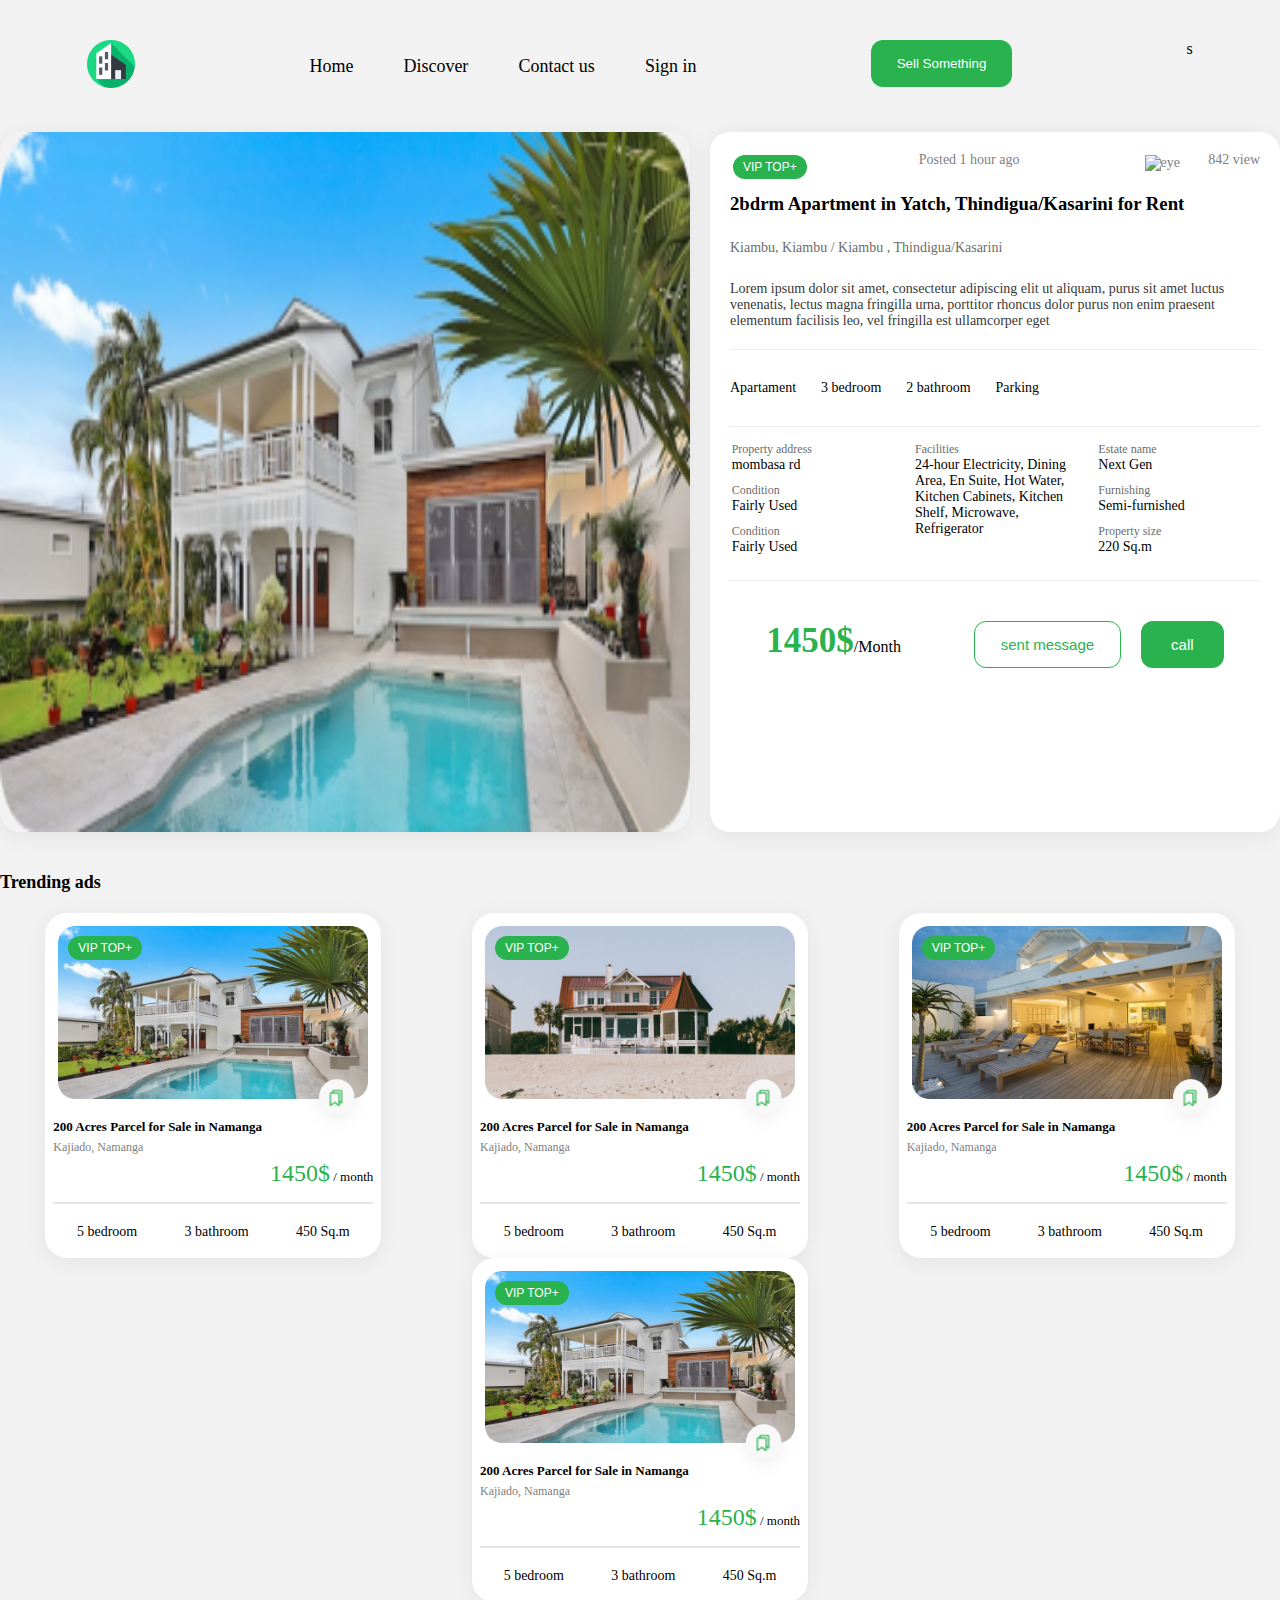
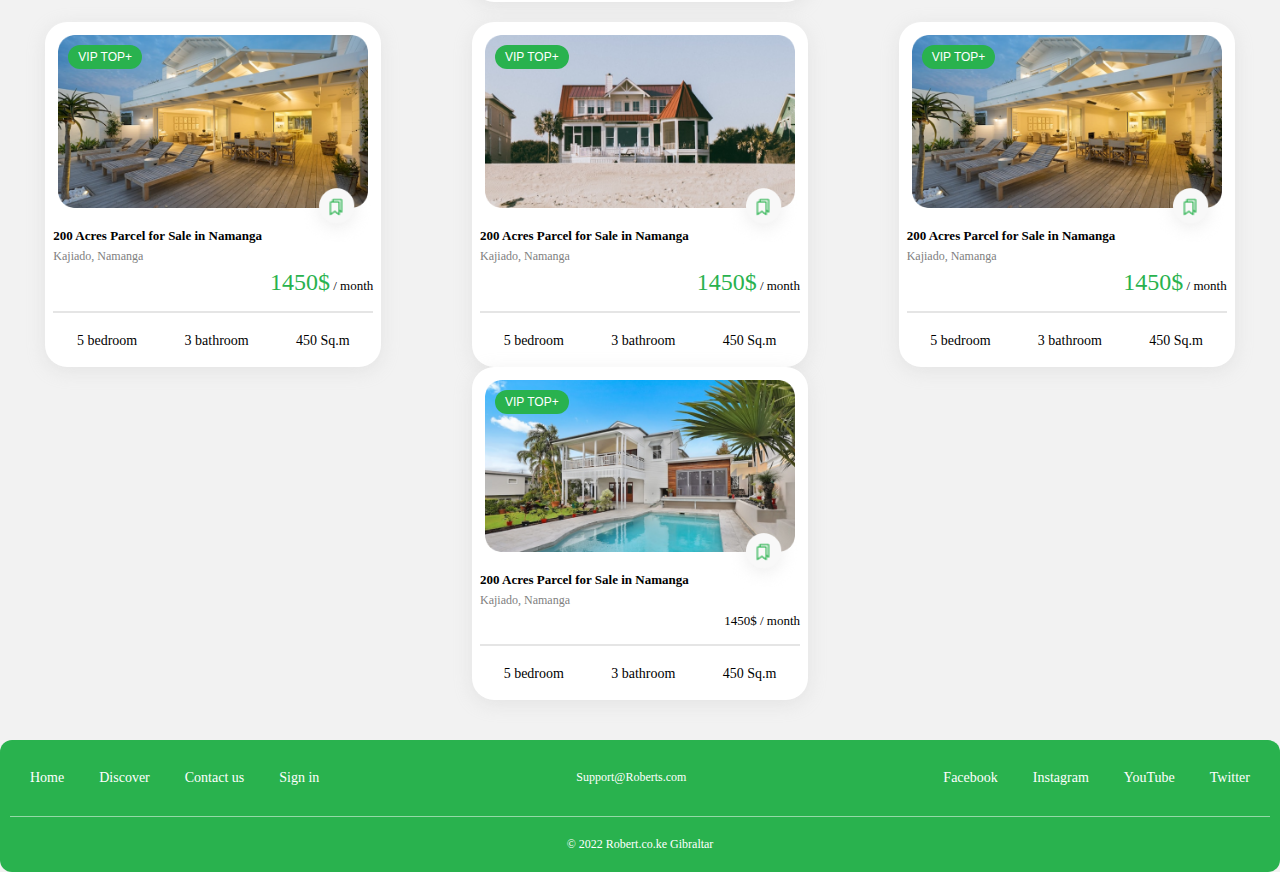
==== home-internal.html @ 014381ed "create html css" ====
<!DOCTYPE html>
<html lang="en">
<head>
    <meta charset="UTF-8">
    <meta name="viewport" content="width=device-width, initial-scale=1.0">
    <link rel="stylesheet" href="fonts.css">
    <link rel="stylesheet" href="style.css">
    <link rel="icon" type="image/x-icon" href="./imgs/logo.png">
    <title>Home internal</title>
</head>
<body>
    <header>
        <div class="header-container">
            <div class="logo-icon">
                <a href="./index.html">
                    <img src="imgs/logo.png" alt="logo">
                </a>
            </div>
            <nav class="nav">
                <ul class="nav-list">
                    <li class="header-nav"> <a href="">Home</a> </li>
                    <li class="header-nav"> <a href="">Discover</a> </li>
                    <li class="header-nav"> <a href="">Contact us</a> </li>
                    <li class="header-nav"> <a href="">Sign in</a> </li>
                </ul>
            </nav>
            <input type="button" value="Sell Something" class="header-button">
            <div class="mobile-nav">
                <img src="imgs/mobile-navigation-background.png" alt="mobile navugation" class="mobile-nav-background">
                <img src="imgs/mobile-search-icon.png" alt="mobile-nav" class="mobile-nav-icon">
            </div>s
        </div>
    </header>  
    <main>
        <div class="home-internal-container">
            <div class="home-internal-container-image">
                <img src="./imgs/white-house.png" alt="house" class="internal-image">
            </div>
            <div class="home-internal-container-content">
                <p class="content-title"> <span></span> <input type="button" value="VIP TOP+" class="card-button"> <span>Posted 1 hour ago</span> <span> <img src="./img/view-icon.png" alt="eye" class="view-icon"> 842 view </span> </p>
                <h3>2bdrm Apartment in Yatch, Thindigua/Kasarini for Rent </h3>
                <span class="location-text">Kiambu, Kiambu / Kiambu , Thindigua/Kasarini</span>
                <span class="location-text-description">Lorem ipsum dolor sit amet, consectetur adipiscing elit ut aliquam, purus sit amet luctus venenatis, lectus magna fringilla urna, porttitor rhoncus dolor purus non enim praesent elementum facilisis leo, vel fringilla est ullamcorper eget</span>
                <p class="apartment-description">Apartament <span>3 bedroom</span> 2 bathroom <span>Parking</span></p>
                <div class="description-box">
                    <div class="description-box-child">
                        <div class="description-box-address">
                            <span class="content-boxes">
                                <span class="description-box-title">Property address</span>
                                <span class="description-box-content">mombasa rd</span>
                            </span>
                            <span class="content-boxes">
                                <span class="description-box-title">Condition</span>
                                <span class="description-box-content">Fairly Used</span>
                            </span>
                            <span class="content-boxes">
                                <span class="description-box-title">Condition</span>
                                <span class="description-box-content">Fairly Used</span>
                            </span>
                        </div>
                        <div class="description-box-address">
                            <span class="content-boxes">
                                <span class="description-box-title">Facilities</span> 
                                <span class="description-box-content">24-hour Electricity, Dining Area, En Suite, Hot Water, Kitchen Cabinets, Kitchen Shelf, Microwave, Refrigerator</span>
                            </span>
                        </div>
                        <div class="description-box-address">
                            <span class="content-boxes">
                                <span class="description-box-title">Estate name</span>
                                <span class="description-box-content">Next Gen</span>
                            </span>
                            <span class="content-boxes">
                                <span class="description-box-title">Furnishing</span>
                                <span class="description-box-content">Semi-furnished</span>
                            </span>
                            <span class="content-boxes">
                                <span class="description-box-title">Property size</span>
                                <span class="description-box-content">220 Sq.m</span> 
                            </span>
                        </div>
                    </div>
                </div>
                <p class="description-box-contact"> <span> <span class="card-house-price description-price">1450$</span>/Month </span> <span class="description-box-contact-child"> <input type="button" value="sent message" class="message-button"> <input type="button" value="call" class="call-button"> </span></p>
            </div>
        </div>
        <div class="card-container">
            <h2 class="card-title">Trending ads</h2>
            <div class="card-wrapper">
                <a href="./home-internal.html">
                    <div class="card-box">
                        <img src="./imgs/white-house.png" alt="house image" class="card-image">
                        <input type="button" value="VIP TOP+" class="card-button">
                        <img src="./imgs/mobile-navigation-background.png" alt="white background" class="card-icon-background">
                        <img src="./imgs/save.png" alt="save icon" class="save-frame">
                        <span class="card-box-title">200 Acres Parcel for Sale in Namanga</span>
                        <span class="card-box-content">Kajiado, Namanga</span>
                        <p class="card-price"> <span class="card-house-price">1450$</span> / month</p>
                        <p class="card-house-capacity"> <span>5 bedroom</span> <span>3 bathroom</span> 450 Sq.m</p>
                    </div>
                </a>
                <a href="./home-internal.html">
                    <div class="card-box">
                        <img src="./imgs/wooden-house.png" alt="house" class="card-image">
                        <input type="button" value="VIP TOP+" class="card-button">
                        <img src="./imgs/mobile-navigation-background.png" alt="white background" class="card-icon-background">
                        <img src="./imgs/save.png" alt="save icon" class="save-frame">
                        <span class="card-box-title">200 Acres Parcel for Sale in Namanga</span>
                        <span class="card-box-content">Kajiado, Namanga</span>
                        <p class="card-price"> <span class="card-house-price">1450$</span> / month</p>
                        <p class="card-house-capacity"> <span>5 bedroom</span> <span>3 bathroom</span> 450 Sq.m</p>
                    </div>
                </a>
                <a href="./home-internal.html">
                    <div class="card-box">
                        <img src="./imgs/summer-house.png" alt="house" class="card-image">
                        <input type="button" value="VIP TOP+" class="card-button">
                        <img src="./imgs/mobile-navigation-background.png" alt="white background" class="card-icon-background">
                        <img src="./imgs/save.png" alt="save icon" class="save-frame">
                        <span class="card-box-title">200 Acres Parcel for Sale in Namanga</span>
                        <span class="card-box-content">Kajiado, Namanga</span>
                        <p class="card-price"> <span class="card-house-price">1450$</span> / month</p>
                        <p class="card-house-capacity"> <span>5 bedroom</span> <span>3 bathroom</span> 450 Sq.m</p>
                    </div>
                </a>
                <a href="./home-internal.html">
                    <div class="card-box">
                        <img src="./imgs/white-house.png" alt="house" class="card-image">
                        <input type="button" value="VIP TOP+" class="card-button">
                        <img src="./imgs/mobile-navigation-background.png" alt="white background" class="card-icon-background">
                        <img src="./imgs/save.png" alt="save icon" class="save-frame">
                        <span class="card-box-title">200 Acres Parcel for Sale in Namanga</span>
                        <span class="card-box-content">Kajiado, Namanga</span>
                        <p class="card-price"> <span class="card-house-price">1450$</span> / month</p>
                        <p class="card-house-capacity"> <span>5 bedroom</span> <span>3 bathroom</span> 450 Sq.m</p>
                    </div>
                </a>
            </div>
            <div class="card-wrapper">
                <a href="./home-internal.html">
                    <div class="card-box">
                        <img src="./imgs/summer-house.png" alt="house" class="card-image">
                        <input type="button" value="VIP TOP+" class="card-button">
                        <img src="./imgs/mobile-navigation-background.png" alt="white background" class="card-icon-background">
                        <img src="./imgs/save.png" alt="save icon" class="save-frame">
                        <span class="card-box-title">200 Acres Parcel for Sale in Namanga</span>
                        <span class="card-box-content">Kajiado, Namanga</span>
                        <p class="card-price"> <span class="card-house-price">1450$</span> / month</p>
                        <p class="card-house-capacity"> <span>5 bedroom</span> <span>3 bathroom</span> 450 Sq.m</p>
                    </div>
                </a>
                <a href="./home-internal.html">
                    <div class="card-box">
                        <img src="./imgs/wooden-house.png" alt="house" class="card-image">
                        <input type="button" value="VIP TOP+" class="card-button">
                        <img src="./imgs/mobile-navigation-background.png" alt="white background" class="card-icon-background">
                        <img src="./imgs/save.png" alt="save icon" class="save-frame">
                        <span class="card-box-title">200 Acres Parcel for Sale in Namanga</span>
                        <span class="card-box-content">Kajiado, Namanga</span>
                        <p class="card-price"> <span class="card-house-price">1450$</span> / month</p>
                        <p class="card-house-capacity"> <span>5 bedroom</span> <span>3 bathroom</span> 450 Sq.m</p>
                    </div>
                </a>
                <a href="./home-internal.html">
                    <div class="card-box">
                        <img src="./imgs/summer-house.png" alt="house" class="card-image">
                        <input type="button" value="VIP TOP+" class="card-button">
                        <img src="./imgs/mobile-navigation-background.png" alt="white background" class="card-icon-background">
                        <img src="./imgs/save.png" alt="save icon" class="save-frame">
                        <span class="card-box-title">200 Acres Parcel for Sale in Namanga</span>
                        <span class="card-box-content">Kajiado, Namanga</span>
                        <p class="card-price"> <span class="card-house-price">1450$</span> / month</p>
                        <p class="card-house-capacity"> <span>5 bedroom</span> <span>3 bathroom</span> 450 Sq.m</p>
                    </div>
                </a>
                <a href="./home-internal.html">
                    <div class="card-box">
                        <img src="./imgs/white-house.png" alt="house" class="card-image">
                        <input type="button" value="VIP TOP+" class="card-button">
                        <img src="./imgs/mobile-navigation-background.png" alt="white background" class="card-icon-background">
                        <img src="./imgs/save.png" alt="save icon" class="save-frame">
                        <span class="card-box-title">200 Acres Parcel for Sale in Namanga</span>
                        <span class="card-box-content">Kajiado, Namanga</span>
                        <p class="card-price"> <span class="house-prices">1450$</span> / month</p>
                        <p class="card-house-capacity"> <span>5 bedroom</span> <span>3 bathroom</span> 450 Sq.m</p>
                    </div>
                </a>
            </div>
        </div>
    </main>
    <footer>
        <div class="footer-container">
            <div class="top-footer-box">
                <div>
                    <nav>
                        <ul class="footer-navigation-list-box">
                            <li> <a href="index.html">Home</a> </li>
                            <li> <a href="index.html">Discover</a> </li>
                            <li> <a href="index.html">Contact us</a> </li>
                            <li> <a href="index.html">Sign in</a> </li>
                        </ul>
                    </nav>
                </div>
                <div class="footer-support-text">Support@Roberts.com</div>
                <div>
                    <nav>
                        <ul class="footer-navigation-list-box social-media-list">
                            <li> <a href="index.html">Facebook</a> </li>
                            <li> <a href="index.html">Instagram</a> </li>
                            <li> <a href="index.html">YouTube</a> </li>
                            <li> <a href="index.html">Twitter</a> </li>
                        </ul>
                    </nav>
                </div>
            </div>
            <div class="bottom-footer-box">
                <p>© 2022 Robert.co.ke Gibraltar</p>
            </div>
        </div>
    </footer>
</body>
</html>
---- fonts.css ----
@font-face {
    font-family: "poppins";
    src: url(./fonts/Poppins-Regular.ttf);
}
---- style.css ----
*{
    margin: 0;
    padding: 0;
    box-sizing: border-box;
}
body {
    background-color: #F2F2F2;
    font-family: "poppins";
}
ul {
    list-style: none;
    text-decoration: none;
}
a { 
    color: inherit;
    text-decoration: none;
}

.header-container {
    width: 100%;
    max-width: 1400px;
    display: flex;
    align-content: center;
    justify-content: space-around;
    max-height: 100px;
    margin: 40px auto;
}

.logo-icon {
    display: flex;
    align-items: center;
    max-width: 50px;
    max-height: 100px;
}
.nav {
    display: flex;
    align-items: center;
    max-height: 100px;
    max-width: 600px;
}

.nav-list {
    display: flex;
    justify-content: space-around;
    max-height: 100px;
    max-width: 600px;
    font-size: 18px;
    gap: 50px;
    transition: all;
    transition-duration: 0.5s;
    transition-timing-function: linear;
    transition-delay: 0.2s;
}

.header-nav:hover { 
    border-bottom: 3px solid #29B24E;
}

.header-button {
   max-width: 156px;
   max-height: 47px;
   padding: 13px 26px 13px 26px;
   background-color:#29B24E;
   border-radius: 12px;
   color: white;
   border: none;
}


.mobile-nav {
    display: none;
    max-width: 45px;
    max-height: 45px;
    margin-left: 10px;
    margin-top: 10px;
}

.mobile-nav-background {
    position: absolute;
    top: 20px;
    right: 7px;
}

.mobile-nav-icon {
    position: absolute;
    z-index: 1;
    top: 55px;
    right: 44px;
}

.aside-container{
    display: flex;
    flex-direction: row;
    gap: 30px;
    max-width: 1400px;
    margin: 40px auto;
}
.aside-wrapper{
    background-color: white;
    padding: 20px;
    display: flex;
    flex-direction: column;
    justify-content: center;
    gap: 20px;
    max-width: 400px;
    border-radius: 12px;
}
.aside-button {
    margin-top: 15px;
    padding: 13px 206px 13px 26px;
    border-radius: 12px;
    border: 1px solid rgb(100, 100, 100);
    max-width: 300px;
    max-height: 48px;
    background-color: white;
}
.box {
    margin-top: 30px;
    display: flex;
    flex-direction: column;
    gap: 10px;
}

.checkbox {
    margin-right: 5px;
}

.numbers { 
    color: grey;
}

.price-box { 
    display: flex;
    flex-direction: column;
    gap: 10px;
    margin: 40px 0 40px 0;
}

.main-image{
    display: flex;
    flex-direction: column;
    text-align: center;
    align-items: center;
    gap: 20px;
    max-width: 1200px;
    width: 100%;
    max-height: 840px;
    background-image: url(./imgs/main-image.png);
    background-size: cover;
    border-radius: 12px;
}


.image-title{
    font-weight: 600;
    margin-top: 40px;
    font-size: 45px;
}
.searchbar{
    position: relative;
}
.image-searchbar{
    margin-top: 30px;
    width: 350px;
    max-height: 50px;
    padding: 20px;
    background-color: white;
    border-radius: 12px;
    border: none;
    box-shadow: 0px 4px 10px 0px #7C7C7C45;
}
.search-icon{
    position: absolute;
    right: 20px;
    top: 45px;
}

.card-container{
    max-width: 1400px;
    margin: 40px auto;
    gap: 20px;
}
.card-title{
    font-size: 18px;
    font-weight: 700;
}
.card-wrapper{
    margin-top: 20px;
    max-width: 1400px;
    display: flex;
    flex-direction: row;
    justify-content: space-around;
    flex-wrap: wrap;
}
.card-box{
    max-width: 350px;
    max-height: 380px;
    border-radius: 22px;
    background-color: white;
    position: relative;
    display: flex;
    flex-direction: column;
    gap: 5px;
    box-shadow: 0px 4px 18px 0px #C2C2C24D;
    padding: 8px;
}
.card-image{
    padding: 5px;
    border-radius: 20px;
    max-width: 320px;
}
.card-button{
    font-size: 12px;
    max-width: 76px;
    max-height: 30px;
    color: white;
    padding: 5px 10px 5px 10px;
    background-color: #29B24E;
    border-radius: 15px;
    border: none;
    position: absolute;
    top: 23px;
    left: 23px;
}
.card-icon-background{
    position: absolute;
    scale: 0.8;
    top: 140px;
    right: 0px;
}
.save-frame {
    width: 20px;
    height: 20px;
    position: absolute;
    top: 175px;
    right: 35px;
    z-index: 1;
}

.frame { 
    display: inline-block;
}
.card-box-title { 
    margin-top: 10px;
    font-size: 13px;
    font-weight: 600;
}
.card-box-content{
    font-size: 12px;
    color: grey;
}
.card-price  {
    text-align: end;
    font-size: 13px;
}
.card-house-price{
    font-size: 24px;
    color: #29B24E;
}


.card-price::after{
    content: "";
    display: flex;
    flex-direction: column;
    width: 100%;
    opacity: 50%;
    height: 2px;
    background-color: rgb(204, 204, 204);
    margin: 15px 0px 15px 0px;
}
.card-house-capacity{
    font-size: 14px;
    display: flex;
    justify-content: space-around;
    margin-bottom: 10px;
    
}







footer{
    background-color: #29B24E;
    width: 100%;
    max-height: 250px;
    border-radius: 12px;
}
.footer-container{
    display: flex;
    flex-direction: column;
    max-width: 1400px;
    max-height: 150px;
    color: white;
    margin: 0 auto;
    padding: 10px;
}
.footer-box{
    display: flex;
    justify-content: space-between;
    font-size: 12px;
    padding: 20px;
}
.footer-list-box{
    display: flex;
    gap: 35px;
    font-size: 14px;
    color: white;
}

.bottom-footer-box::before{
    content: "";
    max-width: 100%;
    height: 1px;
    background-color: white;
    margin: 0px 0px 20px 0px;
    display: flex;
    flex-direction: column;
    opacity: 50%;
}
.bottom-footer-box{
    text-align: center;
    font-size: 12px;
    margin: 10px 0px 10px 0px;
}

.home-internal-container{
    max-width: 1400px;
    width: 100%;
    display: flex;
    flex-direction: row;
    gap: 20px;
    margin: 40px auto;
}
.home-internal-container-image{
    width: 100%;
    flex: 1;
    max-height: 700px;
    box-shadow: 0px 4px 18px 0px #C2C2C24D;
    border-radius: 20px;
}
.internal-image{
    border-radius: 20px;
    max-width: 690px;
    height: 700px;
}
.home-internal-container-content{
    display: flex;
    flex-direction: column;
    position: relative;
    flex: 1;
    border-radius: 20px;
    max-height: 700px;
    box-shadow: 0px 4px 18px 0px #C2C2C24D;
    background-color: white;
    padding: 20px;
    gap: 25px;
}
.content-title{
    display: flex;
    justify-content: space-between;
    font-size: 14px;
    color: grey;
    vertical-align: center;
}
.view-icon{
    position: absolute;
    top: 23px;
    right: 100px;
}
.location-text{
    font-size: 14px;
    opacity: 60%;
}
.location-text-description{
    font-size: 14px;
    opacity: 80%;
}
.location-text-description::after{
    content: "";
    display: flex;
    margin:20px 0px 5px 0px;
    width: 100%;
    height: 1px;
    background-color: #ECECEC;
}
.apartment-description{
    font-size: 14px;
    display: flex;
    gap: 25px;
    justify-content: flex-start;
}
.description-box::before{
    content: "";
    width: 100%;
    height: 1px;
    background-color: #ECECEC;
    margin: 5px 0px 15px 0px;
}
.description-box{
    display: flex;
    flex-direction: column;
}
.description-box-child{
    display: flex;
    flex-direction: row;
    justify-content: space-around;
    gap: 20px;
}
.description-box-address{
    display: flex;
    flex: 1;
    flex-direction: column;
    max-width: 160px;
    gap: 10px;
}
.description-box-title{
    font-size: 12px;
    opacity: 60%;
}
.description-box-content{
    font-size: 14px;
    font-weight: 500;
}
.description-box::after{
    content: "";
    width: 100%;
    height: 1px;
    background-color: #ECECEC;
    margin: 25px 0px 15px 0px;
}
.message-button{
    border: 1px solid #29B24E;
    padding: 13px 26px 13px 26px;
    color: #29B24E;
    border-radius: 12px;
    font-size: 15px;
    background-color: white;
}
.call-button{
    border: #29B24E 1px;
    padding: 15px 30px 15px 30px;
    border-radius: 12px;
    background-color: #29B24E;
    color: white;
    font-size: 15px;
}
.description-box-contact{
    display: flex;
    justify-content: space-around;
}
.description-box-contact-child{
    display: flex;
    gap: 20px;
}
.description-price{
    font-size: 35px;
    font-weight: 700;
}
.content-boxes{
    display: flex;
    flex-direction: column;
}

.similar-ads{
    margin: 20px;
}
input[type="checkbox"]{
    position: relative;
    width: 18px;
    height: 18px;
    background-color: rgb(219, 219, 219);
    cursor: pointer;
    appearance: none;
    border: .25rem;
}
input[type="checkbox"]:checked{
    background-color: #29B24E;
}
input[type="checkbox"]::before{
    content: "";
    position: absolute;
    top: 1px;
    left: 6px;
    width: 5px;
    height: 10px;
    border: 2.5px solid transparent;
    border-left: none;
    border-top: none;
    transform: rotate(45deg) scale(1);
}
input[type="checkbox"]:checked:before{
    border-color: #ECECEC;
}

footer{
    background-color: #29B24E;
    width: 100%;
    max-height: 250px;
    border-radius: 12px;
}
.footer-container{
    display: flex;
    flex-direction: column;
    max-width: 1400px;
    max-height: 150px;
    color: white;
    margin: 0 auto;
    padding: 10px;
}
.top-footer-box{
    display: flex;
    justify-content: space-between;
    font-size: 12px;
    padding: 20px;
}
.footer-navigation-list-box{
    display: flex;
    gap: 35px;
    font-size: 14px;
    color: white;
}

.bottom-footer::before{
    content: "";
    max-width: 100%;
    height: 1px;
    background-color: white;
    margin: 0px 0px 20px 0px;
    display: flex;
    flex-direction: column;
    opacity: 50%;
}
.bottom-footer{
    text-align: center;
    font-size: 12px;
    margin: 10px 0px 10px 0px;
}

.home-internal-container{
    max-width: 1400px;
    width: 100%;
    display: flex;
    flex-direction: row;
    gap: 20px;
    margin: 40px auto;
}
.home-internal-container-image{
    width: 100%;
    flex: 1;
    max-height: 700px;
    box-shadow: 0px 4px 18px 0px #C2C2C24D;
    border-radius: 20px;
}
.internal-image{
    border-radius: 20px;
    max-width: 690px;
    height: 700px;
}
.home-internal-container-content{
    display: flex;
    flex-direction: column;
    position: relative;
    flex: 1;
    border-radius: 20px;
    max-height: 700px;
    box-shadow: 0px 4px 18px 0px #C2C2C24D;
    background-color: white;
    padding: 20px;
    gap: 25px;
}
.content-title{
    display: flex;
    justify-content: space-between;
    font-size: 14px;
    color: grey;
    vertical-align: center;
}
.view-icon{
    position: absolute;
    top: 23px;
    right: 100px;
}
.location-text{
    font-size: 14px;
    opacity: 60%;
}
.location-text-description{
    font-size: 14px;
    opacity: 80%;
}
.location-text-description::after{
    content: "";
    display: flex;
    margin:20px 0px 5px 0px;
    width: 100%;
    height: 1px;
    background-color: #ECECEC;
}
.apartment-description{
    font-size: 14px;
    display: flex;
    gap: 25px;
    justify-content: flex-start;
}
.description-box::before{
    content: "";
    width: 100%;
    height: 1px;
    background-color: #ECECEC;
    margin: 5px 0px 15px 0px;
}
.description-box{
    display: flex;
    flex-direction: column;
}
.description-box-child{
    display: flex;
    flex-direction: row;
    justify-content: space-around;
    gap: 20px;
}
.description-box-address{
    display: flex;
    flex: 1;
    flex-direction: column;
    max-width: 160px;
    gap: 10px;
}
.description-box-title{
    font-size: 12px;
    opacity: 60%;
}
.description-box-content{
    font-size: 14px;
    font-weight: 500;
}
.description-box::after{
    content: "";
    width: 100%;
    height: 1px;
    background-color: #ECECEC;
    margin: 25px 0px 15px 0px;
}
.message-button{
    border: 1px solid #29B24E;
    padding: 13px 26px 13px 26px;
    color: #29B24E;
    border-radius: 12px;
    font-size: 15px;
    background-color: white;
}
.call-button{
    border: #29B24E 1px;
    padding: 15px 30px 15px 30px;
    border-radius: 12px;
    background-color: #29B24E;
    color: white;
    font-size: 15px;
}
.description-box-contact{
    display: flex;
    justify-content: space-around;
}
.description-box-contact-child{
    display: flex;
    gap: 20px;
}
.description-price{
    font-size: 35px;
    font-weight: 700;
}
.content-boxes{
    display: flex;
    flex-direction: column;
}
    
.similar-ads{
    margin: 20px;
}
input[type="checkbox"]{
    position: relative;
    width: 18px;
    height: 18px;
    background-color: rgb(219, 219, 219);
    cursor: pointer;
    appearance: none;
    border: .25rem;
}
input[type="checkbox"]:checked{
    background-color: #29B24E;
}
input[type="checkbox"]::before{
    content: "";
    position: absolute;
    top: 1px;
    left: 6px;
    width: 5px;
    height: 10px;
    border: 2.5px solid transparent;
    border-left: none;
    border-top: none;
    transform: rotate(45deg) scale(1);
}
input[type="checkbox"]:checked:before{
    border-color: #ECECEC;
}
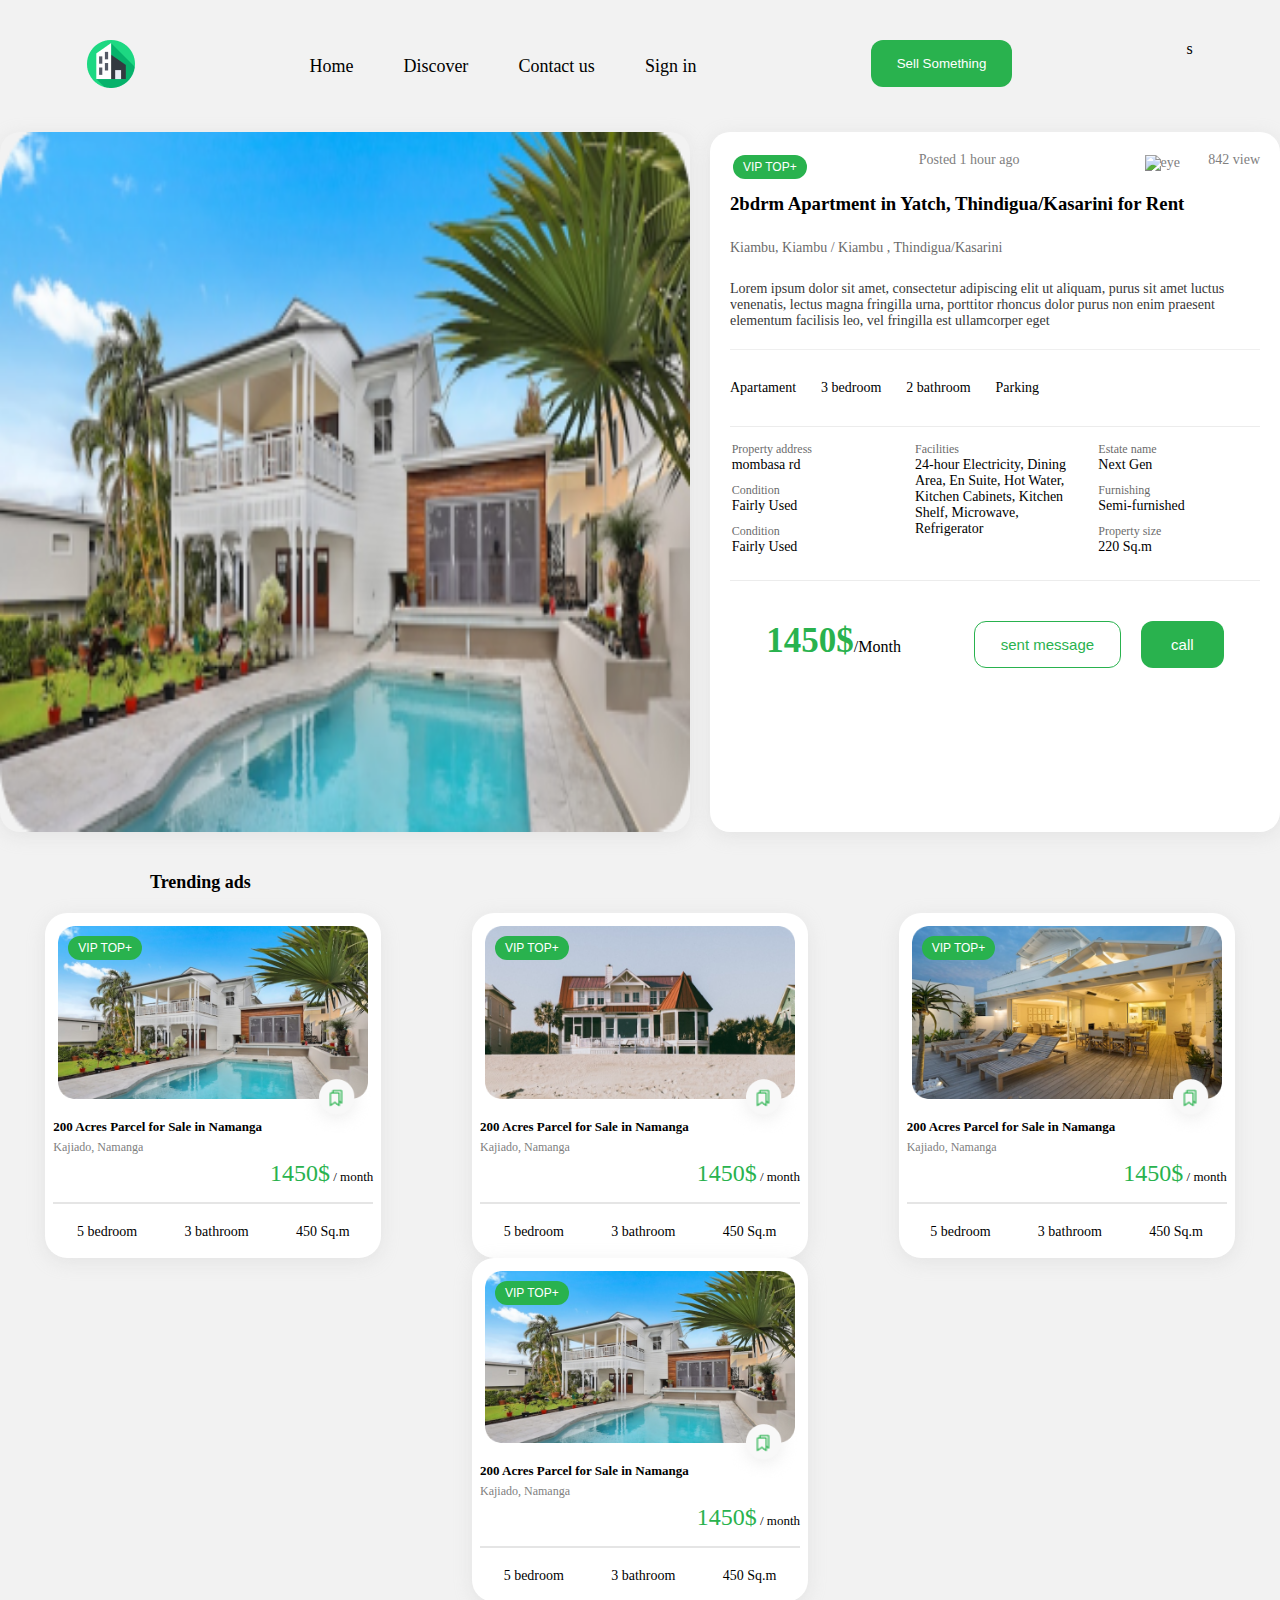
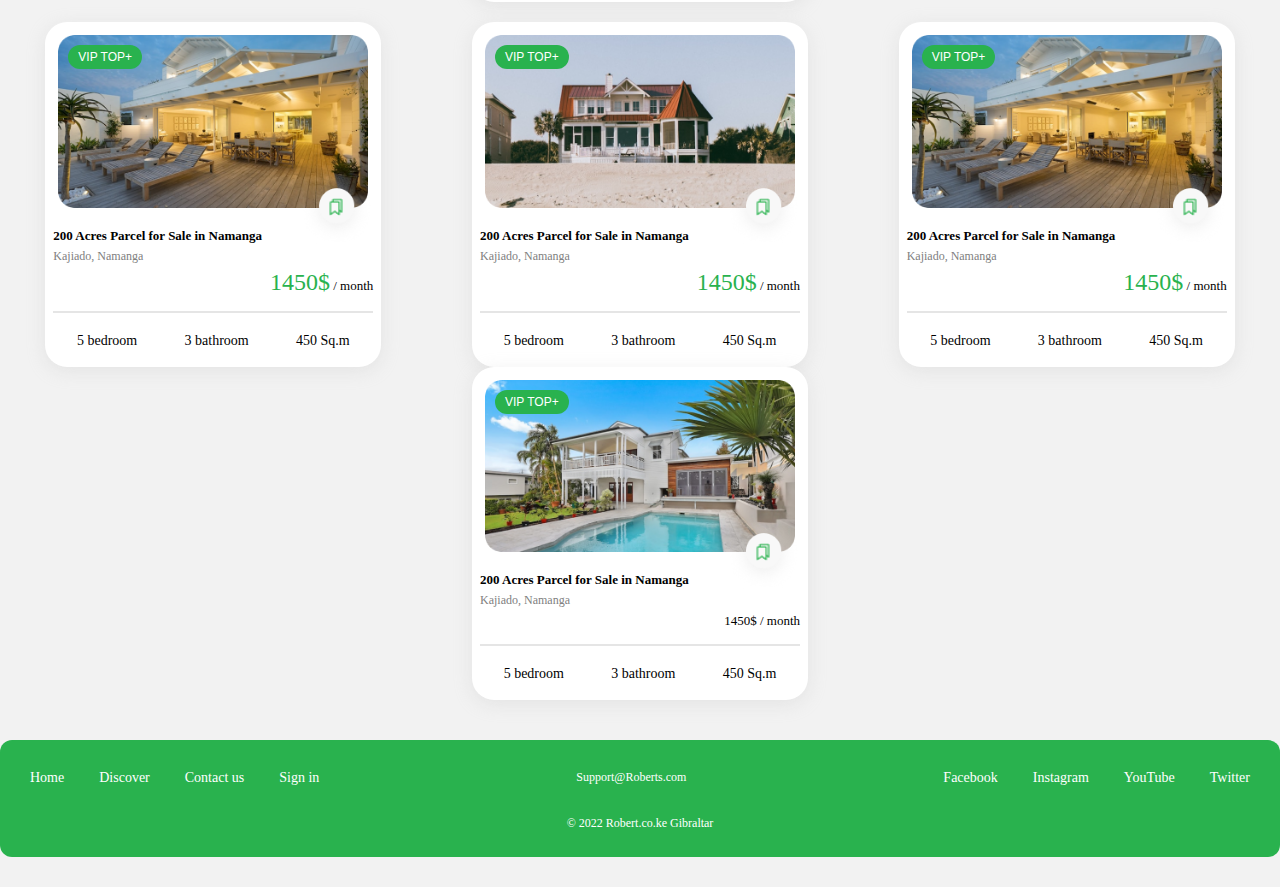
==== commit 4639d08b: "add resolutions" ====
--- a/home-internal.html
+++ b/home-internal.html
@@ -5,7 +5,7 @@
     <meta name="viewport" content="width=device-width, initial-scale=1.0">
     <link rel="stylesheet" href="fonts.css">
     <link rel="stylesheet" href="style.css">
-    <link rel="icon" type="image/x-icon" href="./imgs/logo.png">
+    <link rel="stylesheet" href="media.css">
     <title>Home internal</title>
 </head>
 <body>
@@ -189,10 +189,10 @@
     </main>
     <footer>
         <div class="footer-container">
-            <div class="top-footer-box">
+            <div class="footer-box">
                 <div>
                     <nav>
-                        <ul class="footer-navigation-list-box">
+                        <ul class="footer-list-box">
                             <li> <a href="index.html">Home</a> </li>
                             <li> <a href="index.html">Discover</a> </li>
                             <li> <a href="index.html">Contact us</a> </li>
@@ -200,10 +200,10 @@
                         </ul>
                     </nav>
                 </div>
-                <div class="footer-support-text">Support@Roberts.com</div>
+                <div class="footer-text">Support@Roberts.com</div>
                 <div>
                     <nav>
-                        <ul class="footer-navigation-list-box social-media-list">
+                        <ul class="footer-list-box2">
                             <li> <a href="index.html">Facebook</a> </li>
                             <li> <a href="index.html">Instagram</a> </li>
                             <li> <a href="index.html">YouTube</a> </li>
@@ -212,7 +212,7 @@
                     </nav>
                 </div>
             </div>
-            <div class="bottom-footer-box">
+            <div class="bottom-footer">
                 <p>© 2022 Robert.co.ke Gibraltar</p>
             </div>
         </div>
--- a/style.css
+++ b/style.css
@@ -1,4 +1,4 @@
- *{
+* { 
     margin: 0;
     padding: 0;
     box-sizing: border-box;
@@ -150,7 +150,9 @@
     border-radius: 12px;
 }
 
-
+.card-title { 
+    margin-left: 150px;
+}
 .image-title{
     font-weight: 600;
     margin-top: 40px;
@@ -278,22 +280,18 @@
 }
 
 
-
-
-
-
-
-footer{
+footer {
     background-color: #29B24E;
     width: 100%;
-    max-height: 250px;
-    border-radius: 12px;
+    max-height: 950px;
+    border-radius: 12px;
+    margin-bottom: 30px;
 }
 .footer-container{
     display: flex;
     flex-direction: column;
     max-width: 1400px;
-    max-height: 150px;
+    max-height: 180px;
     color: white;
     margin: 0 auto;
     padding: 10px;
@@ -306,22 +304,23 @@
 }
 .footer-list-box{
     display: flex;
+    justify-content: center;
     gap: 35px;
     font-size: 14px;
     color: white;
-}
-
-.bottom-footer-box::before{
-    content: "";
-    max-width: 100%;
-    height: 1px;
-    background-color: white;
-    margin: 0px 0px 20px 0px;
-    display: flex;
-    flex-direction: column;
-    opacity: 50%;
-}
-.bottom-footer-box{
+    text-align: center;
+}
+.footer-list-box2 { 
+    display: flex;
+    justify-content: center;
+    gap: 35px;
+    font-size: 14px;
+    color: white;
+}
+
+.bottom-footer {
+    justify-content: center;
+    display: flex;
     text-align: center;
     font-size: 12px;
     margin: 10px 0px 10px 0px;
@@ -511,20 +510,20 @@
     margin: 0 auto;
     padding: 10px;
 }
-.top-footer-box{
+.footer-box {
     display: flex;
     justify-content: space-between;
     font-size: 12px;
     padding: 20px;
 }
-.footer-navigation-list-box{
+.footer-navigation-list-box {
     display: flex;
     gap: 35px;
     font-size: 14px;
     color: white;
 }
 
-.bottom-footer::before{
+.bottom-footer::before { 
     content: "";
     max-width: 100%;
     height: 1px;
@@ -534,13 +533,13 @@
     flex-direction: column;
     opacity: 50%;
 }
-.bottom-footer{
+.bottom-footer {
     text-align: center;
     font-size: 12px;
     margin: 10px 0px 10px 0px;
 }
 
-.home-internal-container{
+.home-internal-container {
     max-width: 1400px;
     width: 100%;
     display: flex;
@@ -548,19 +547,19 @@
     gap: 20px;
     margin: 40px auto;
 }
-.home-internal-container-image{
+.home-internal-container-image {
     width: 100%;
     flex: 1;
     max-height: 700px;
     box-shadow: 0px 4px 18px 0px #C2C2C24D;
     border-radius: 20px;
 }
-.internal-image{
+.internal-image {
     border-radius: 20px;
     max-width: 690px;
     height: 700px;
 }
-.home-internal-container-content{
+.home-internal-container-content {
     display: flex;
     flex-direction: column;
     position: relative;
@@ -572,27 +571,27 @@
     padding: 20px;
     gap: 25px;
 }
-.content-title{
+.content-title {
     display: flex;
     justify-content: space-between;
     font-size: 14px;
     color: grey;
     vertical-align: center;
 }
-.view-icon{
+.view-icon {
     position: absolute;
     top: 23px;
     right: 100px;
 }
-.location-text{
+.location-text {
     font-size: 14px;
     opacity: 60%;
 }
-.location-text-description{
+.location-text-description {
     font-size: 14px;
     opacity: 80%;
 }
-.location-text-description::after{
+.location-text-description::after { 
     content: "";
     display: flex;
     margin:20px 0px 5px 0px;
@@ -600,52 +599,52 @@
     height: 1px;
     background-color: #ECECEC;
 }
-.apartment-description{
+.apartment-description {
     font-size: 14px;
     display: flex;
     gap: 25px;
     justify-content: flex-start;
 }
-.description-box::before{
+.description-box::before {
     content: "";
     width: 100%;
     height: 1px;
     background-color: #ECECEC;
     margin: 5px 0px 15px 0px;
 }
-.description-box{
-    display: flex;
-    flex-direction: column;
-}
-.description-box-child{
+.description-box {
+    display: flex;
+    flex-direction: column;
+}
+.description-box-child {
     display: flex;
     flex-direction: row;
     justify-content: space-around;
     gap: 20px;
 }
-.description-box-address{
+.description-box-address {
     display: flex;
     flex: 1;
     flex-direction: column;
     max-width: 160px;
     gap: 10px;
 }
-.description-box-title{
+.description-box-title {
     font-size: 12px;
     opacity: 60%;
 }
-.description-box-content{
+.description-box-content {
     font-size: 14px;
     font-weight: 500;
 }
-.description-box::after{
+.description-box::after {
     content: "";
     width: 100%;
     height: 1px;
     background-color: #ECECEC;
     margin: 25px 0px 15px 0px;
 }
-.message-button{
+.message-button {
     border: 1px solid #29B24E;
     padding: 13px 26px 13px 26px;
     color: #29B24E;
@@ -653,7 +652,7 @@
     font-size: 15px;
     background-color: white;
 }
-.call-button{
+.call-button {
     border: #29B24E 1px;
     padding: 15px 30px 15px 30px;
     border-radius: 12px;
@@ -661,11 +660,11 @@
     color: white;
     font-size: 15px;
 }
-.description-box-contact{
+.description-box-contact {
     display: flex;
     justify-content: space-around;
 }
-.description-box-contact-child{
+.description-box-contact-child {
     display: flex;
     gap: 20px;
 }
--- a/media.css
+++ b/media.css
@@ -0,0 +1,304 @@
+@media (max-width:1008px) { 
+.card-wrapper { 
+    margin-top: 20px;
+    max-width: 1007px;
+    display: flex;
+    flex-direction: row;
+    justify-content: space-around;
+    flex-wrap: wrap;
+}
+
+.card-box {
+    max-width: 230px;
+    max-height: 350px;
+    border-radius: 22px;
+    background-color: white;
+    position: relative;
+    display: flex;
+    flex-direction: column;
+    gap: 5px;
+    box-shadow: 0px 4px 18px 0px #C2C2C24D;
+    padding: 8px;
+}
+
+.card-house-capacity {
+  font-size: 14px;
+  display: flex;
+  justify-content: space-around;
+  margin-bottom: 10px;
+}
+
+.save-frame {
+  width: 20px;
+  height: 20px;
+  position: absolute;
+  top: 110px;
+  right: 34px;
+  z-index: 1;
+}
+
+.card-icon-background{
+  position: absolute;
+  top: 110px;
+  right: 34px;
+  width: 20px;
+  height: 20px;
+}
+}
+
+
+
+
+@media (max-width:449px) {
+.aside-container { 
+    display: flex;
+    flex-direction: column-reverse;
+    max-width: 449px;
+}
+
+.aside-wrapper { 
+  max-width: 449px;
+}
+
+.nav-list { 
+  display: none;
+}
+
+.header-button { 
+  display: none;
+} 
+
+.mobile-nav { 
+  display: inline;
+}
+ 
+.card-wrapper { 
+    margin-top: 20px;
+    max-width: 449px;
+    flex-direction: column;
+    justify-content: center;
+    flex-wrap: wrap;
+    align-items: center;
+    gap: 20px;
+}
+
+.card-box{
+    max-width: 449px;
+    max-height: 380px;
+    border-radius: 22px;
+    background-color: white;
+    position: relative;
+    flex-direction: column;
+    gap: 5px;
+    box-shadow: 0px 4px 18px 0px #C2C2C24D;
+    padding: 8px;
+}
+
+.save-frame {
+  width: 20px;
+  height: 20px;
+  position: absolute;
+  top: 180px;
+  right: 34px;
+  z-index: 1;
+}
+
+.card-icon-background {
+  position: absolute;
+  top: 180px;
+  right: 34px;
+  width: 20px;
+  height: 20px;
+}
+
+footer {
+  background-color: #29B24E;
+  max-width: 449px;
+  max-height: 449px;
+  border-radius: 15px;
+
+}
+
+.footer-container {
+  display: flex;
+  flex-direction: column;
+  max-width: 600px;
+  max-height: 250px;
+  color: white;
+  margin: 0 auto;
+  padding: 10px;
+}
+
+.footer-box {
+  display: flex;
+  font-size: 12px;
+  padding: 20px;
+  max-width: 449px;
+  height: 350px;
+  padding-top: 50px;
+  margin: 0;
+}
+
+.footer-list-box {
+  gap: 15px;
+  font-size: 18px;
+  color: white;
+  flex-direction: column;
+}
+
+.footer-list-box2 { 
+ flex-direction: column;
+  gap: 15px;
+  font-size: 18px;
+  color: white;
+}
+
+.footer-text { 
+  display: none;
+}
+
+.card-house-capacity {
+  font-size: 14px;
+  display: flex;
+  justify-content: space-around;
+}
+}
+ 
+@media (max-width:768px) {
+  .aside-container { 
+      display: flex;
+      flex-direction: column-reverse;
+      max-width: 768px;
+  }
+  .main-image { 
+    height: 500px;
+  }
+  .aside-wrapper { 
+    max-width: 768px;
+    align-items: center;
+  }
+  
+  .nav-list { 
+    display: none;
+  }
+  
+  .header-button { 
+    display: none;
+  } 
+  
+  .mobile-nav { 
+    display: inline;
+  }
+   
+  .card-wrapper { 
+      margin-top: 20px;
+      max-width: 768px;
+      flex-direction: column;
+      justify-content: center;
+      flex-wrap: wrap;
+      align-items: center;
+      gap: 20px;
+  }
+  
+  .card-box{
+      max-width: 768px;
+      max-height: 380px;
+      border-radius: 22px;
+      background-color: white;
+      position: relative;
+      flex-direction: column;
+      gap: 5px;
+      box-shadow: 0px 4px 18px 0px #C2C2C24D;
+      padding: 8px;
+  }
+  
+  .save-frame {
+    width: 20px;
+    height: 20px;
+    position: absolute;
+    top: 180px;
+    right: 34px;
+    z-index: 1;
+  }
+  
+  .card-icon-background {
+    position: absolute;
+    top: 180px;
+    right: 34px;
+    width: 20px;
+    height: 20px;
+  }
+  
+  footer {
+    background-color: #29B24E;
+    max-width: 768px;
+    max-height: 449px;
+    border-radius: 15px;
+  
+  }
+  
+  .footer-container {
+    display: flex;
+    flex-direction: column;
+    max-width: 600px;
+    max-height: 250px;
+    color: white;
+    margin: 0 auto;
+    padding: 10px;
+  }
+  
+  .footer-box {
+    display: flex;
+    font-size: 12px;
+    padding: 20px;
+    max-width: 768px;
+    height: 350px;
+    padding-top: 50px;
+    margin: 0;
+  }
+  
+  .footer-list-box {
+    gap: 15px;
+    font-size: 18px;
+    color: white;
+    flex-direction: column;
+  }
+  
+  .footer-list-box2 { 
+   flex-direction: column;
+    gap: 15px;
+    font-size: 18px;
+    color: white;
+  }
+  
+  .footer-text { 
+    display: none;
+  }
+  
+  .card-house-capacity {
+    font-size: 14px;
+    display: flex;
+    justify-content: space-around;
+  }
+  }
+
+  @media (max-width:1024px) { 
+    .card-container { 
+      display: flex;
+      justify-content: center;
+      max-width: 1024px;
+    }
+
+  .card-wrapper { 
+      display: flex;
+      justify-content: center;
+      max-width: 1024px;
+      margin-top: 50px;
+      gap: 25px;
+      display: inline-block;
+  }
+
+  .card-title { 
+    margin: 0;
+  }
+  }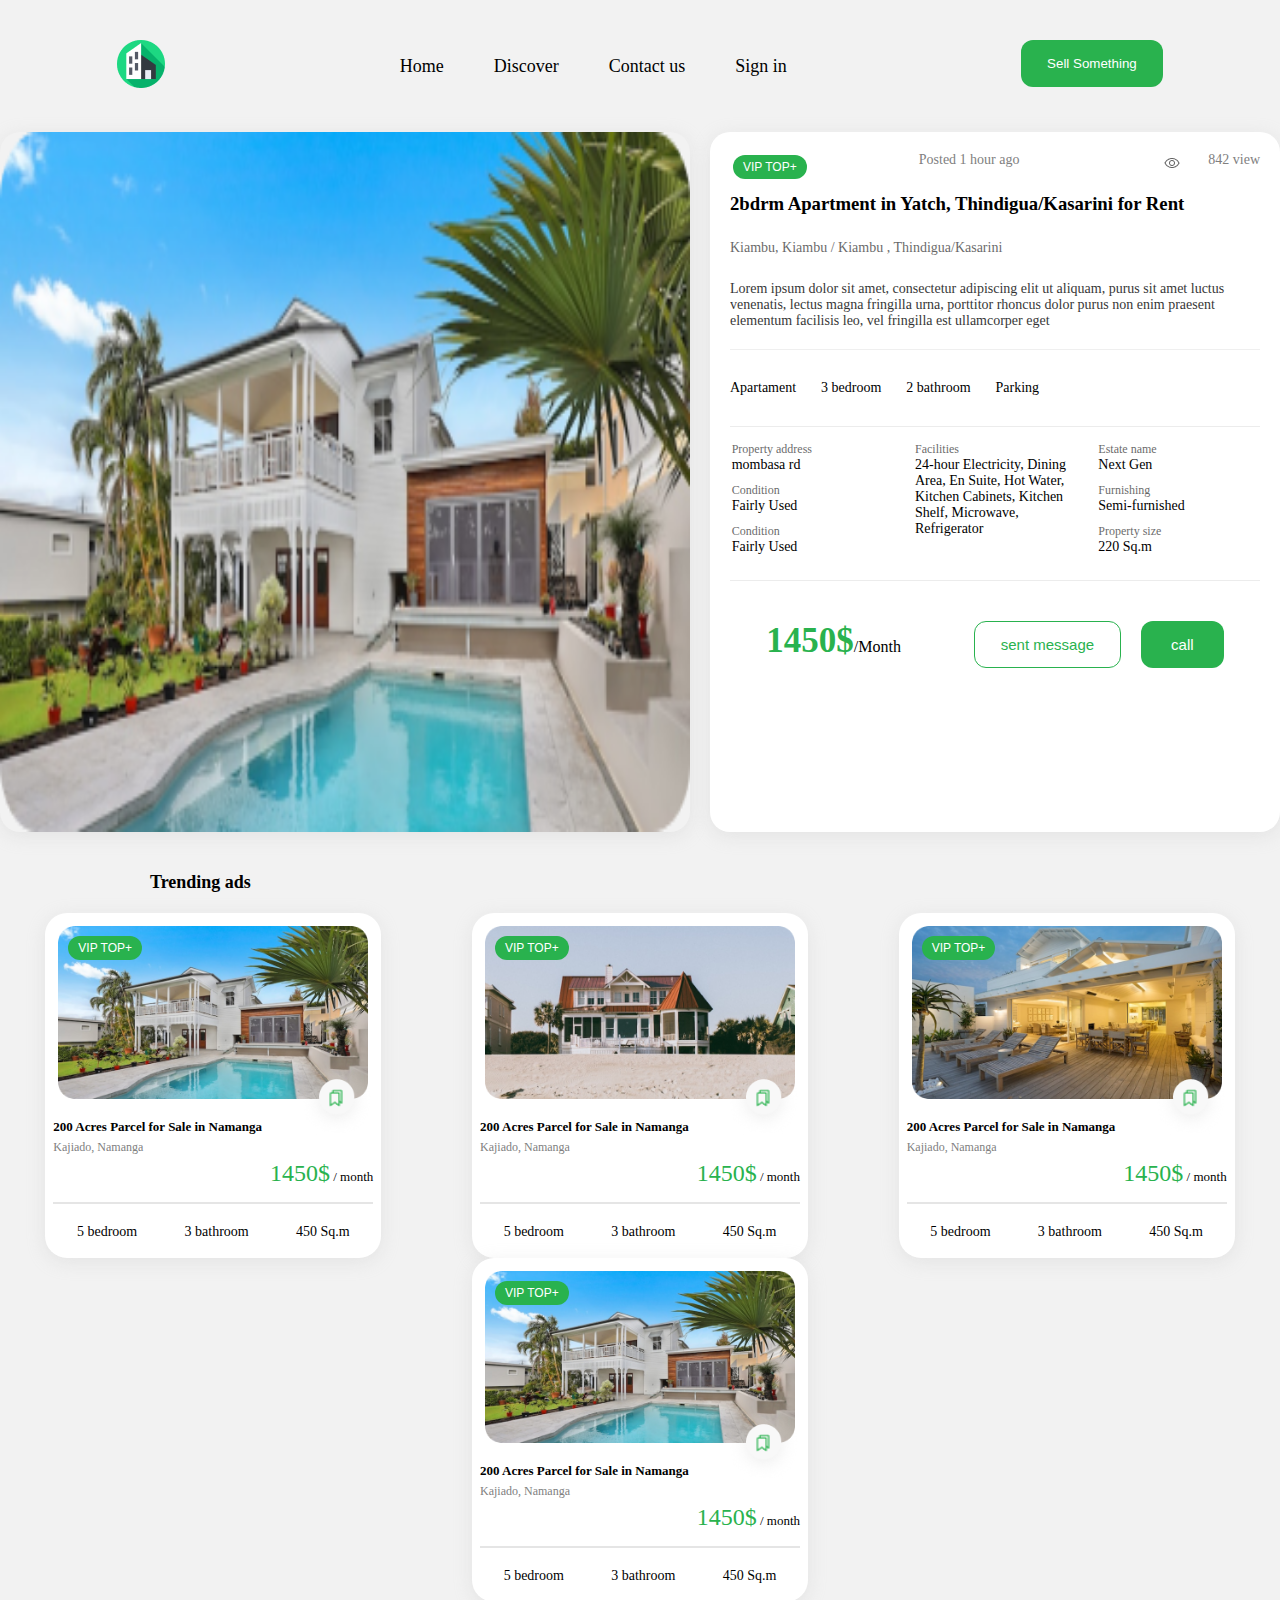
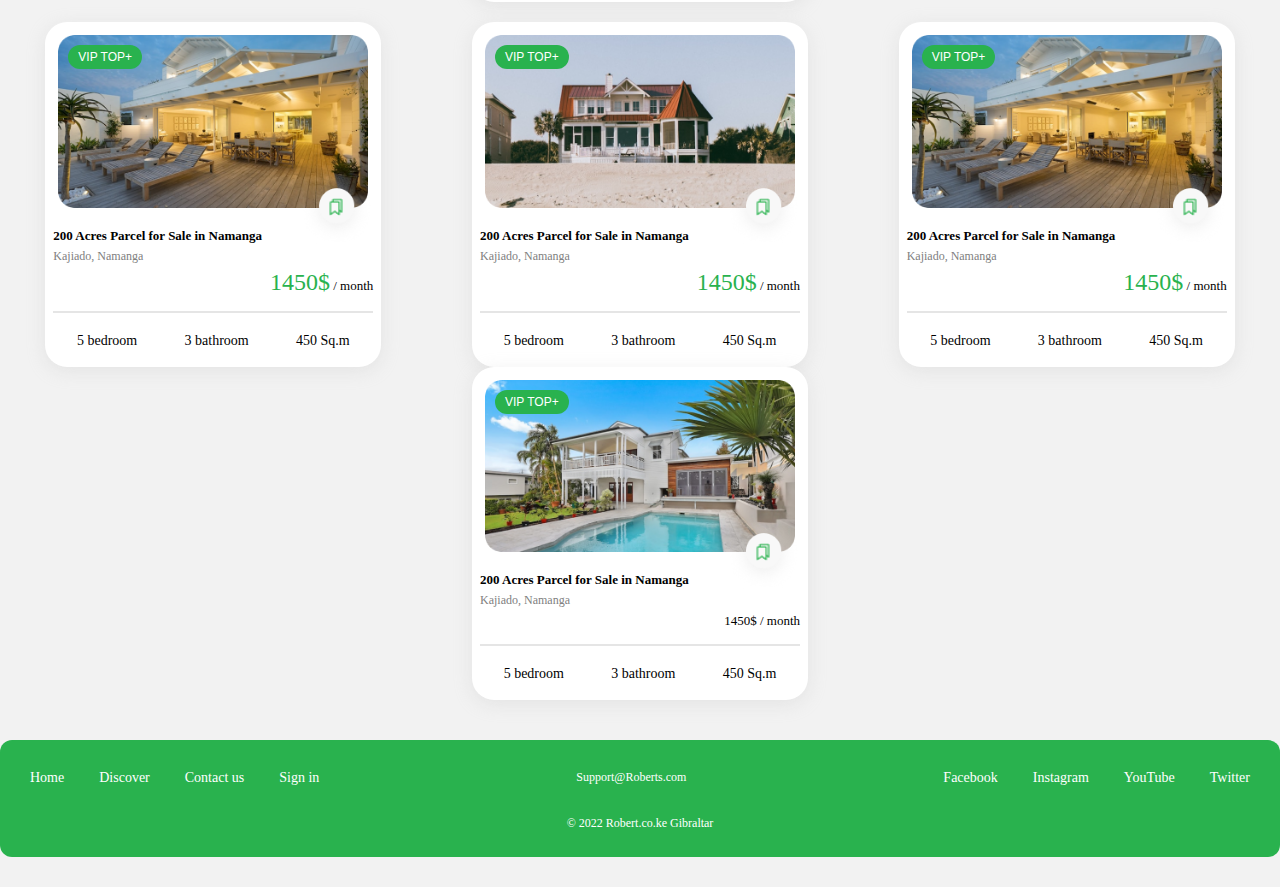
==== commit ee55bfb9: "fixed photo" ====
--- a/home-internal.html
+++ b/home-internal.html
@@ -28,7 +28,7 @@
             <div class="mobile-nav">
                 <img src="imgs/mobile-navigation-background.png" alt="mobile navugation" class="mobile-nav-background">
                 <img src="imgs/mobile-search-icon.png" alt="mobile-nav" class="mobile-nav-icon">
-            </div>s
+            </div>
         </div>
     </header>  
     <main>
@@ -37,7 +37,7 @@
                 <img src="./imgs/white-house.png" alt="house" class="internal-image">
             </div>
             <div class="home-internal-container-content">
-                <p class="content-title"> <span></span> <input type="button" value="VIP TOP+" class="card-button"> <span>Posted 1 hour ago</span> <span> <img src="./img/view-icon.png" alt="eye" class="view-icon"> 842 view </span> </p>
+                <p class="content-title"> <span></span> <input type="button" value="VIP TOP+" class="card-button"> <span>Posted 1 hour ago</span> <span> <img src="./imgs/view-icon.png" alt="eye" class="view-icon"> 842 view </span> </p>
                 <h3>2bdrm Apartment in Yatch, Thindigua/Kasarini for Rent </h3>
                 <span class="location-text">Kiambu, Kiambu / Kiambu , Thindigua/Kasarini</span>
                 <span class="location-text-description">Lorem ipsum dolor sit amet, consectetur adipiscing elit ut aliquam, purus sit amet luctus venenatis, lectus magna fringilla urna, porttitor rhoncus dolor purus non enim praesent elementum facilisis leo, vel fringilla est ullamcorper eget</span>
